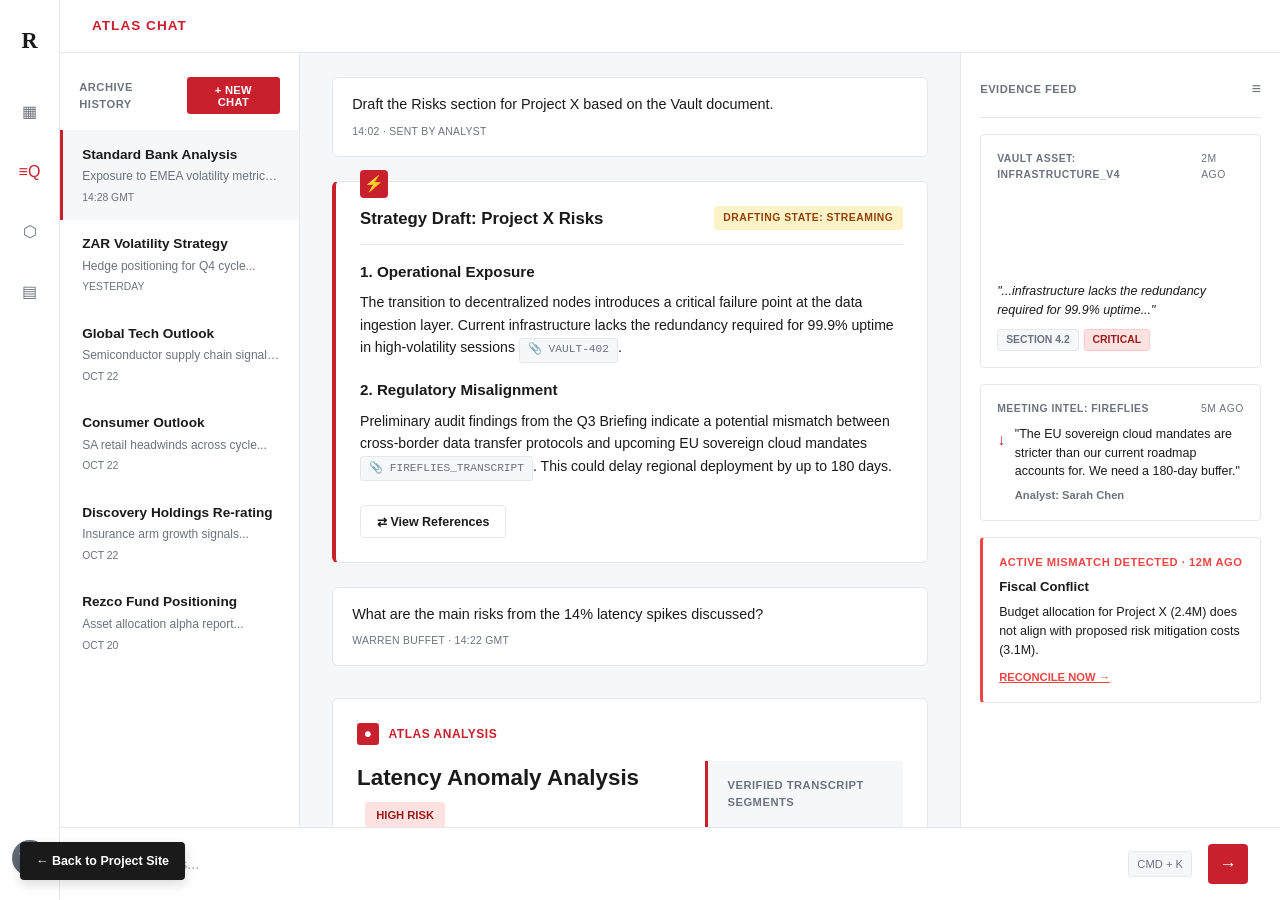
==== prototypes/atlas-chat.html @ 1a3e37b7 "Reframe V1 as analyst agent + add interactive prototype gallery V1 Tab Rewrite: - Reframed V1 around" ====
<!DOCTYPE html>
<html lang="en">
<head>
<meta charset="UTF-8">
<meta name="viewport" content="width=device-width, initial-scale=1.0">
<title>Atlas — Chat</title>
<link rel="stylesheet" href="atlas.css">
<style>
.app-chat {
    display: grid;
    grid-template-columns: 60px 1fr;
    height: 100vh;
}
.mini-sidebar {
    background: white;
    border-right: 1px solid var(--rezco-border);
    display: flex;
    flex-direction: column;
    align-items: center;
    padding: 1.5rem 0;
    gap: 1.5rem;
}
.mini-sidebar .logo {
    font-family: Georgia, serif;
    font-size: 1.4rem;
    font-weight: 700;
    color: var(--rezco-text);
    margin-bottom: 0.8rem;
}
.mini-sidebar .nav-icon {
    width: 36px;
    height: 36px;
    display: flex;
    align-items: center;
    justify-content: center;
    color: var(--rezco-text-light);
    cursor: pointer;
    border-radius: 4px;
    text-decoration: none;
}
.mini-sidebar .nav-icon:hover {
    background: var(--rezco-bg-light);
    color: var(--rezco-red);
}
.mini-sidebar .user {
    margin-top: auto;
    width: 36px;
    height: 36px;
    border-radius: 50%;
    background: linear-gradient(135deg, #6b7280, #4a5568);
    display: flex;
    align-items: center;
    justify-content: center;
    color: white;
    font-weight: 700;
    font-size: 0.75rem;
}
.chat-page {
    display: flex;
    flex-direction: column;
    height: 100vh;
    overflow: hidden;
}
.chat-page-header {
    padding: 1rem 2rem;
    background: white;
    border-bottom: 1px solid var(--rezco-border);
}
.chat-page-header h2 {
    color: var(--rezco-red);
    font-size: 0.85rem;
    text-transform: uppercase;
    letter-spacing: 1px;
    font-weight: 700;
}
.chat-page-body {
    flex: 1;
    display: grid;
    grid-template-columns: 240px 1fr 320px;
    overflow: hidden;
}
@media (max-width: 1100px) {
    .chat-page-body { grid-template-columns: 200px 1fr 280px; }
}
@media (max-width: 900px) {
    .chat-page-body { grid-template-columns: 1fr; }
    .chat-archive, .evidence-feed { display: none; }
}
</style>
</head>
<body>

<div class="app-chat">

    <!-- MINI SIDEBAR -->
    <aside class="mini-sidebar">
        <div class="logo">R</div>
        <a href="home.html" class="nav-icon" title="Home">▦</a>
        <a href="atlas-chat.html" class="nav-icon" title="Chat" style="color:var(--rezco-red);">≡Q</a>
        <a href="intelligence.html" class="nav-icon" title="Intelligence">⬡</a>
        <a href="document.html" class="nav-icon" title="Documents">▤</a>
        <div class="user">WB</div>
    </aside>

    <div class="chat-page">
        <div class="chat-page-header">
            <h2>Atlas Chat</h2>
        </div>

        <div class="chat-page-body">

            <!-- ARCHIVE HISTORY -->
            <aside class="chat-archive">
                <div class="chat-archive-header">
                    <span class="label">Archive History</span>
                    <button class="btn-new-chat">+ New Chat</button>
                </div>
                <div class="archive-item active">
                    <div class="title">Standard Bank Analysis</div>
                    <div class="preview">Exposure to EMEA volatility metrics...</div>
                    <div class="timestamp">14:28 GMT</div>
                </div>
                <div class="archive-item">
                    <div class="title">ZAR Volatility Strategy</div>
                    <div class="preview">Hedge positioning for Q4 cycle...</div>
                    <div class="timestamp">Yesterday</div>
                </div>
                <div class="archive-item">
                    <div class="title">Global Tech Outlook</div>
                    <div class="preview">Semiconductor supply chain signals...</div>
                    <div class="timestamp">Oct 22</div>
                </div>
                <div class="archive-item">
                    <div class="title">Consumer Outlook</div>
                    <div class="preview">SA retail headwinds across cycle...</div>
                    <div class="timestamp">Oct 22</div>
                </div>
                <div class="archive-item">
                    <div class="title">Discovery Holdings Re-rating</div>
                    <div class="preview">Insurance arm growth signals...</div>
                    <div class="timestamp">Oct 22</div>
                </div>
                <div class="archive-item">
                    <div class="title">Rezco Fund Positioning</div>
                    <div class="preview">Asset allocation alpha report...</div>
                    <div class="timestamp">Oct 20</div>
                </div>
            </aside>

            <!-- MAIN CHAT -->
            <main class="chat-main">

                <div class="user-message">
                    Draft the Risks section for Project X based on the Vault document.
                    <div class="meta">14:02 · Sent by Analyst</div>
                </div>

                <div class="agent-message">
                    <div class="lightning-icon">⚡</div>
                    <div class="agent-message-header">
                        <h3>Strategy Draft: Project X Risks</h3>
                        <span class="streaming-badge">Drafting State: Streaming</span>
                    </div>

                    <h4>1. Operational Exposure</h4>
                    <p>The transition to decentralized nodes introduces a critical failure point at the data ingestion layer. Current infrastructure lacks the redundancy required for 99.9% uptime in high-volatility sessions <span class="citation">📎 VAULT-402</span>.</p>

                    <h4>2. Regulatory Misalignment</h4>
                    <p>Preliminary audit findings from the Q3 Briefing indicate a potential mismatch between cross-border data transfer protocols and upcoming EU sovereign cloud mandates <span class="citation">📎 FIREFLIES_TRANSCRIPT</span>. This could delay regional deployment by up to 180 days.</p>

                    <button class="btn-references">⇄ View References</button>
                </div>

                <div class="user-message">
                    What are the main risks from the 14% latency spikes discussed?
                    <div class="meta">Warren Buffet · 14:22 GMT</div>
                </div>

                <div class="analysis-card">
                    <div class="analysis-header">
                        <span class="icon">●</span> Atlas Analysis
                    </div>

                    <div class="analysis-grid">
                        <div>
                            <h2 class="analysis-title">Latency Anomaly Analysis <span class="risk-tag">High Risk</span></h2>
                            <div class="analysis-meta">Event: Alpha-6 Cluster Stress Test · Timestamp: 14:02 - 14:08</div>
                            <p style="font-size:0.85rem;line-height:1.6;color:var(--rezco-text);">The 14% latency spikes observed during the Alpha-6 integration represent a critical "signal disconnect" between the consensus layer and the execution engine. Based on the transcript synthesis, three primary risks have been identified:</p>

                            <div class="network-health">
                                <div class="label">
                                    <span class="name">Network Health Index</span>
                                    <span class="value">72.4 <span class="delta">(-14.2%)</span></span>
                                </div>
                                <div class="bar-chart">
                                    <div class="bar" style="height:60%;"></div>
                                    <div class="bar" style="height:55%;"></div>
                                    <div class="bar" style="height:50%;"></div>
                                    <div class="bar danger" style="height:35%;"></div>
                                    <div class="bar danger" style="height:25%;"></div>
                                    <div class="bar" style="height:55%;"></div>
                                    <div class="bar" style="height:60%;"></div>
                                    <div class="bar" style="height:65%;"></div>
                                    <div class="bar" style="height:70%;"></div>
                                    <div class="bar" style="height:75%;"></div>
                                    <div class="bar" style="height:72%;"></div>
                                    <div class="bar" style="height:78%;"></div>
                                </div>
                            </div>
                        </div>

                        <div class="transcript-segments">
                            <h5>Verified Transcript Segments</h5>
                            <div class="transcript-quote">"...the 14% drop is not just a rounding error, it's a structural bottleneck in the P2P layer..."</div>
                            <div class="transcript-attribution"><span>Chief Architect</span><span>14:04:12</span></div>
                            <div class="transcript-quote">"...if we don't patch the Alpha-6 sequencer by EOD, the latency will cascade into the primary vault..."</div>
                            <div class="transcript-attribution"><span>Systems Lead</span><span>14:07:45</span></div>
                        </div>
                    </div>

                    <div class="action-row">
                        <div class="action-button">
                            <span class="label">⊙ Priority Action</span>
                            <div class="name">Review Validator Incentives</div>
                        </div>
                        <div class="action-button">
                            <span class="label">⚡ Suggested Query</span>
                            <div class="name">Simulate Cluster Rollback</div>
                        </div>
                    </div>
                </div>

                <div style="height:60px;"></div>
            </main>

            <!-- EVIDENCE FEED -->
            <aside class="evidence-feed">
                <div class="evidence-feed-header">
                    <span class="label">Evidence Feed</span>
                    <span style="color:var(--rezco-text-light);">≡</span>
                </div>

                <div class="evidence-card">
                    <div class="label"><span>Vault Asset: Infrastructure_v4</span><span class="ago">2m ago</span></div>
                    <div class="chart-mock"></div>
                    <div class="quote">"...infrastructure lacks the redundancy required for 99.9% uptime..."</div>
                    <div class="badges">
                        <span class="mini-badge">Section 4.2</span>
                        <span class="mini-badge critical">Critical</span>
                    </div>
                </div>

                <div class="evidence-card">
                    <div class="label"><span>Meeting Intel: Fireflies</span><span class="ago">5m ago</span></div>
                    <div class="analyst-quote">
                        <span class="arrow">↓</span>
                        <div>
                            <div class="text">"The EU sovereign cloud mandates are stricter than our current roadmap accounts for. We need a 180-day buffer."</div>
                            <div class="analyst-name">Analyst: Sarah Chen</div>
                        </div>
                    </div>
                </div>

                <div class="evidence-card alert">
                    <div class="alert-title">Active Mismatch Detected · 12m ago</div>
                    <div class="alert-headline">Fiscal Conflict</div>
                    <div class="quote" style="font-style:normal;font-size:0.78rem;margin-top:0.4rem;">Budget allocation for Project X (2.4M) does not align with proposed risk mitigation costs (3.1M).</div>
                    <div class="reconcile-link" style="margin-top:0.6rem;">Reconcile Now →</div>
                </div>
            </aside>
        </div>

        <div class="chat-input-bar">
            <span style="color:var(--rezco-text-light);">📎</span>
            <input type="text" placeholder="Ask Atlas..." />
            <span class="kbd">CMD + K</span>
            <button class="btn-send">→</button>
        </div>
    </div>
</div>

<a href="../index.html" class="back-link">← Back to Project Site</a>

<script>
// Active item switching
document.querySelectorAll('.archive-item').forEach(item => {
    item.addEventListener('click', () => {
        document.querySelectorAll('.archive-item').forEach(i => i.classList.remove('active'));
        item.classList.add('active');
    });
});

// Citation hover handler
document.querySelectorAll('.citation').forEach(c => {
    c.addEventListener('click', () => {
        alert('Reference: ' + c.textContent);
    });
});
</script>

</body>
</html>
---- prototypes/atlas.css ----
/* Atlas — Rezco AI Analyst Agent */
/* Shared stylesheet for all prototype pages */

* { margin: 0; padding: 0; box-sizing: border-box; }

:root {
    --rezco-red: #c8202c;
    --rezco-red-dark: #a01822;
    --rezco-red-light: #e74c3c;
    --rezco-text: #1a1a1a;
    --rezco-text-light: #6b7280;
    --rezco-bg: #ffffff;
    --rezco-bg-light: #f6f7f9;
    --rezco-bg-card: #ffffff;
    --rezco-border: #e5e7eb;
    --rezco-border-dark: #d1d5db;
    --rezco-sidebar: #f8f9fb;
    --rezco-active: #4a5568;
    --warning: #f59e0b;
    --success: #10b981;
    --danger: #ef4444;
    --info: #3b82f6;
}

body {
    font-family: -apple-system, BlinkMacSystemFont, 'Segoe UI', 'Roboto', 'Helvetica Neue', Arial, sans-serif;
    background: var(--rezco-bg-light);
    color: var(--rezco-text);
    line-height: 1.5;
    -webkit-font-smoothing: antialiased;
}

/* App shell */
.app {
    display: flex;
    min-height: 100vh;
    background: var(--rezco-bg-light);
}

/* Sidebar */
.sidebar {
    width: 220px;
    background: var(--rezco-bg-card);
    border-right: 1px solid var(--rezco-border);
    display: flex;
    flex-direction: column;
    flex-shrink: 0;
}

.sidebar-logo {
    padding: 1.5rem 1.5rem 1.2rem;
    font-family: 'Georgia', serif;
    font-size: 1.6rem;
    font-weight: 700;
    letter-spacing: 1px;
    color: var(--rezco-text);
}

.sidebar-logo .r-mark {
    display: inline-block;
    color: var(--rezco-text);
}

.sidebar-nav {
    padding: 1rem 0;
    flex: 1;
}

.sidebar-item {
    display: flex;
    align-items: center;
    gap: 0.7rem;
    padding: 0.8rem 1.5rem;
    cursor: pointer;
    color: var(--rezco-text-light);
    font-size: 0.78rem;
    font-weight: 600;
    text-transform: uppercase;
    letter-spacing: 0.5px;
    text-decoration: none;
    transition: all 0.2s ease;
}

.sidebar-item:hover {
    background: var(--rezco-bg-light);
    color: var(--rezco-text);
}

.sidebar-item.active {
    background: #4a5568;
    color: white;
}

.sidebar-item .icon {
    width: 18px;
    height: 18px;
    display: inline-flex;
    align-items: center;
    justify-content: center;
    font-size: 0.95rem;
}

.sidebar-user {
    padding: 1rem 1.5rem;
    border-top: 1px solid var(--rezco-border);
    display: flex;
    align-items: center;
    gap: 0.7rem;
}

.sidebar-user .avatar {
    width: 32px;
    height: 32px;
    border-radius: 50%;
    background: linear-gradient(135deg, #6b7280, #4a5568);
    display: flex;
    align-items: center;
    justify-content: center;
    color: white;
    font-weight: 700;
    font-size: 0.85rem;
}

.sidebar-user .name {
    font-size: 0.72rem;
    text-transform: uppercase;
    letter-spacing: 0.5px;
    color: var(--rezco-text);
    font-weight: 600;
}

/* Main */
.main {
    flex: 1;
    display: flex;
    flex-direction: column;
    overflow: auto;
}

.topbar {
    padding: 1.5rem 2rem 0.5rem;
    background: var(--rezco-bg-card);
}

.topbar-welcome {
    color: var(--rezco-red);
    font-size: 1.4rem;
    font-weight: 700;
    margin-bottom: 0.2rem;
}

.topbar-subtitle {
    font-size: 0.7rem;
    text-transform: uppercase;
    letter-spacing: 1px;
    color: var(--rezco-text-light);
}

/* Content */
.content {
    padding: 2rem;
    flex: 1;
}

/* Hero */
.hero-label {
    text-align: center;
    font-size: 0.7rem;
    text-transform: uppercase;
    letter-spacing: 2px;
    color: var(--rezco-text-light);
    margin-bottom: 0.5rem;
}

.hero-title {
    text-align: center;
    font-size: 2.6rem;
    font-weight: 800;
    line-height: 1.1;
    margin-bottom: 2rem;
}

.hero-title .alpha {
    color: var(--rezco-red);
}

.hero-title .strategy {
    color: #4a5568;
}

/* Chat input box */
.chat-input-box {
    background: white;
    border: 1px solid var(--rezco-border);
    border-radius: 6px;
    padding: 1.2rem 1.5rem;
    box-shadow: 0 1px 3px rgba(0,0,0,0.04);
    max-width: 880px;
    margin: 0 auto 2rem;
}

.chat-input-box textarea {
    width: 100%;
    border: none;
    outline: none;
    resize: none;
    font-family: inherit;
    font-size: 0.95rem;
    color: var(--rezco-text);
    min-height: 60px;
}

.chat-input-box textarea::placeholder {
    color: #9ca3af;
}

.chat-input-actions {
    display: flex;
    align-items: center;
    justify-content: space-between;
    margin-top: 0.8rem;
    padding-top: 0.8rem;
    border-top: 1px solid var(--rezco-border);
}

.chat-input-icons {
    display: flex;
    gap: 0.8rem;
    color: var(--rezco-text-light);
}

.chat-input-icons .icon {
    cursor: pointer;
    padding: 0.3rem;
    transition: color 0.2s;
}

.chat-input-icons .icon:hover {
    color: var(--rezco-red);
}

.btn-primary {
    background: var(--rezco-red);
    color: white;
    border: none;
    padding: 0.7rem 1.5rem;
    font-size: 0.78rem;
    font-weight: 700;
    text-transform: uppercase;
    letter-spacing: 0.5px;
    cursor: pointer;
    border-radius: 2px;
    transition: background 0.2s;
}

.btn-primary:hover {
    background: var(--rezco-red-dark);
}

/* Card grid */
.card-grid {
    display: grid;
    grid-template-columns: repeat(auto-fit, minmax(240px, 1fr));
    gap: 1rem;
    max-width: 880px;
    margin: 0 auto;
}

.feature-card {
    background: white;
    border: 1px solid var(--rezco-border);
    border-radius: 4px;
    padding: 1.5rem;
    position: relative;
    transition: all 0.3s ease;
    cursor: pointer;
}

.feature-card:hover {
    border-color: var(--rezco-text-light);
    box-shadow: 0 4px 12px rgba(0,0,0,0.06);
    transform: translateY(-2px);
}

.feature-card .num {
    position: absolute;
    top: 1.2rem;
    right: 1.2rem;
    font-size: 0.78rem;
    color: var(--rezco-text-light);
    font-weight: 600;
}

.feature-card .icon {
    width: 32px;
    height: 32px;
    display: flex;
    align-items: center;
    justify-content: center;
    color: var(--rezco-text-light);
    margin-bottom: 1.5rem;
    font-size: 1.1rem;
}

.feature-card h3 {
    font-size: 1.05rem;
    font-weight: 700;
    color: var(--rezco-text);
    margin-bottom: 0.5rem;
}

.feature-card p {
    font-size: 0.85rem;
    color: var(--rezco-text-light);
    line-height: 1.5;
}

/* Strategy stream */
.strategy-stream {
    background: var(--rezco-bg-light);
    border: 1px solid var(--rezco-border);
    border-radius: 4px;
    padding: 1.8rem;
    max-width: 880px;
    margin: 1.5rem auto 0;
    display: flex;
    align-items: center;
    gap: 2rem;
}

.strategy-stream .label {
    font-size: 0.7rem;
    text-transform: uppercase;
    letter-spacing: 1px;
    color: var(--rezco-text-light);
    font-weight: 600;
    margin-bottom: 0.3rem;
}

.strategy-stream h3 {
    font-size: 1.3rem;
    font-weight: 700;
    color: var(--rezco-text);
    margin-bottom: 0.5rem;
}

.strategy-stream p {
    font-size: 0.85rem;
    color: var(--rezco-text-light);
    flex: 1;
}

.network-viz {
    width: 280px;
    height: 140px;
    background: linear-gradient(135deg, #f0f4f8 0%, #e2e8f0 100%);
    border-radius: 4px;
    background-image:
        radial-gradient(circle at 20% 30%, rgba(74,85,104,0.4) 1px, transparent 2px),
        radial-gradient(circle at 60% 20%, rgba(74,85,104,0.3) 1px, transparent 2px),
        radial-gradient(circle at 80% 50%, rgba(74,85,104,0.4) 1px, transparent 2px),
        radial-gradient(circle at 40% 70%, rgba(74,85,104,0.3) 1px, transparent 2px),
        radial-gradient(circle at 70% 80%, rgba(74,85,104,0.4) 1px, transparent 2px),
        radial-gradient(circle at 30% 50%, rgba(74,85,104,0.3) 1px, transparent 2px);
    background-size: 30px 30px;
}

/* Chat layout */
.chat-layout {
    display: grid;
    grid-template-columns: 240px 1fr 320px;
    gap: 0;
    height: calc(100vh - 0px);
    background: var(--rezco-bg-light);
}

.chat-archive {
    background: white;
    border-right: 1px solid var(--rezco-border);
    overflow-y: auto;
    padding: 1.5rem 0;
}

.chat-archive-header {
    padding: 0 1.2rem 1rem;
    display: flex;
    justify-content: space-between;
    align-items: center;
}

.chat-archive-header .label {
    font-size: 0.7rem;
    text-transform: uppercase;
    letter-spacing: 0.5px;
    color: var(--rezco-text-light);
    font-weight: 700;
}

.btn-new-chat {
    background: var(--rezco-red);
    color: white;
    border: none;
    padding: 0.4rem 0.7rem;
    font-size: 0.7rem;
    font-weight: 600;
    border-radius: 3px;
    cursor: pointer;
    text-transform: uppercase;
    letter-spacing: 0.3px;
}

.archive-item {
    padding: 0.9rem 1.2rem;
    cursor: pointer;
    border-left: 3px solid transparent;
    transition: all 0.2s;
}

.archive-item:hover {
    background: var(--rezco-bg-light);
}

.archive-item.active {
    background: var(--rezco-bg-light);
    border-left-color: var(--rezco-red);
}

.archive-item .title {
    font-size: 0.85rem;
    font-weight: 700;
    color: var(--rezco-text);
    margin-bottom: 0.2rem;
}

.archive-item .preview {
    font-size: 0.75rem;
    color: var(--rezco-text-light);
    line-height: 1.4;
    overflow: hidden;
    text-overflow: ellipsis;
    white-space: nowrap;
}

.archive-item .timestamp {
    font-size: 0.65rem;
    color: var(--rezco-text-light);
    text-transform: uppercase;
    margin-top: 0.3rem;
}

.chat-main {
    overflow-y: auto;
    padding: 1.5rem 2rem;
    background: var(--rezco-bg-light);
}

.chat-header {
    font-size: 0.7rem;
    text-transform: uppercase;
    letter-spacing: 1px;
    color: var(--rezco-red);
    font-weight: 700;
    margin-bottom: 1.5rem;
}

.user-message {
    background: white;
    padding: 1rem 1.2rem;
    border-radius: 6px;
    border: 1px solid var(--rezco-border);
    max-width: 600px;
    margin-left: auto;
    margin-bottom: 1.5rem;
    font-size: 0.9rem;
}

.user-message .meta {
    font-size: 0.65rem;
    color: var(--rezco-text-light);
    text-transform: uppercase;
    letter-spacing: 0.3px;
    margin-top: 0.5rem;
}

.agent-message {
    background: white;
    border: 1px solid var(--rezco-border);
    border-left: 4px solid var(--rezco-red);
    border-radius: 6px;
    padding: 1.5rem;
    margin-bottom: 1.5rem;
    position: relative;
}

.agent-message-header {
    display: flex;
    align-items: center;
    justify-content: space-between;
    margin-bottom: 1rem;
    padding-bottom: 0.8rem;
    border-bottom: 1px solid var(--rezco-border);
}

.agent-message-header h3 {
    font-size: 1.05rem;
    font-weight: 700;
    color: var(--rezco-text);
}

.streaming-badge {
    background: #fef3c7;
    color: #92400e;
    font-size: 0.65rem;
    text-transform: uppercase;
    letter-spacing: 0.5px;
    padding: 0.25rem 0.6rem;
    border-radius: 3px;
    font-weight: 700;
}

.lightning-icon {
    position: absolute;
    top: -12px;
    left: 1.5rem;
    width: 28px;
    height: 28px;
    background: var(--rezco-red);
    color: white;
    border-radius: 4px;
    display: flex;
    align-items: center;
    justify-content: center;
    font-size: 1rem;
}

.agent-message h4 {
    font-size: 0.95rem;
    font-weight: 700;
    color: var(--rezco-text);
    margin: 1rem 0 0.5rem;
}

.agent-message p {
    font-size: 0.88rem;
    color: var(--rezco-text);
    line-height: 1.6;
    margin-bottom: 0.5rem;
}

.citation {
    display: inline-block;
    background: var(--rezco-bg-light);
    border: 1px solid var(--rezco-border);
    padding: 0.15rem 0.5rem;
    border-radius: 3px;
    font-size: 0.7rem;
    font-family: 'Courier New', monospace;
    color: var(--rezco-text-light);
    cursor: pointer;
    transition: all 0.2s;
}

.citation:hover {
    background: var(--rezco-red);
    color: white;
    border-color: var(--rezco-red);
}

.btn-references {
    background: white;
    border: 1px solid var(--rezco-border);
    padding: 0.5rem 1rem;
    border-radius: 4px;
    font-size: 0.78rem;
    font-weight: 600;
    color: var(--rezco-text);
    cursor: pointer;
    margin-top: 1rem;
    display: inline-flex;
    align-items: center;
    gap: 0.4rem;
}

.btn-references:hover {
    border-color: var(--rezco-red);
    color: var(--rezco-red);
}

/* Evidence feed */
.evidence-feed {
    background: white;
    border-left: 1px solid var(--rezco-border);
    padding: 1.5rem 1.2rem;
    overflow-y: auto;
}

.evidence-feed-header {
    display: flex;
    justify-content: space-between;
    align-items: center;
    padding-bottom: 1rem;
    margin-bottom: 1rem;
    border-bottom: 1px solid var(--rezco-border);
}

.evidence-feed-header .label {
    font-size: 0.7rem;
    text-transform: uppercase;
    letter-spacing: 0.5px;
    color: var(--rezco-text-light);
    font-weight: 700;
}

.evidence-card {
    background: white;
    border: 1px solid var(--rezco-border);
    border-radius: 4px;
    padding: 1rem;
    margin-bottom: 1rem;
}

.evidence-card .label {
    font-size: 0.65rem;
    text-transform: uppercase;
    letter-spacing: 0.5px;
    color: var(--rezco-text-light);
    font-weight: 700;
    margin-bottom: 0.5rem;
    display: flex;
    justify-content: space-between;
}

.evidence-card .label .ago {
    color: var(--rezco-text-light);
    font-weight: 500;
}

.evidence-card .chart-mock {
    width: 100%;
    height: 80px;
    background: linear-gradient(180deg, #1a2332, #2d3748);
    border-radius: 3px;
    margin-bottom: 0.7rem;
    background-image:
        linear-gradient(90deg, transparent 49%, rgba(255,255,255,0.05) 50%, transparent 51%),
        linear-gradient(0deg, transparent 49%, rgba(255,255,255,0.05) 50%, transparent 51%);
    background-size: 20px 20px;
}

.evidence-card .quote {
    font-size: 0.78rem;
    color: var(--rezco-text);
    line-height: 1.5;
    font-style: italic;
}

.evidence-card .badges {
    margin-top: 0.6rem;
    display: flex;
    gap: 0.3rem;
}

.evidence-card .mini-badge {
    background: var(--rezco-bg-light);
    border: 1px solid var(--rezco-border);
    padding: 0.15rem 0.5rem;
    border-radius: 3px;
    font-size: 0.65rem;
    text-transform: uppercase;
    font-weight: 600;
    color: var(--rezco-text-light);
}

.evidence-card .mini-badge.critical {
    background: #fee2e2;
    color: #991b1b;
    border-color: #fecaca;
}

.evidence-card.alert {
    border-left: 3px solid var(--danger);
}

.evidence-card .alert-title {
    font-size: 0.7rem;
    text-transform: uppercase;
    letter-spacing: 0.5px;
    color: var(--danger);
    font-weight: 700;
    margin-bottom: 0.4rem;
}

.evidence-card .alert-headline {
    font-size: 0.82rem;
    font-weight: 700;
    color: var(--rezco-text);
    margin-bottom: 0.4rem;
}

.evidence-card .reconcile-link {
    font-size: 0.7rem;
    color: var(--danger);
    font-weight: 700;
    text-transform: uppercase;
    cursor: pointer;
    text-decoration: underline;
}

.analyst-quote {
    display: flex;
    gap: 0.6rem;
    align-items: flex-start;
}

.analyst-quote .arrow {
    color: var(--rezco-red);
    font-size: 1rem;
    margin-top: 0.2rem;
}

.analyst-quote .text {
    flex: 1;
    font-size: 0.78rem;
    color: var(--rezco-text);
    line-height: 1.5;
}

.analyst-name {
    font-size: 0.7rem;
    color: var(--rezco-text-light);
    margin-top: 0.4rem;
    font-weight: 600;
}

/* Bottom chat input bar */
.chat-input-bar {
    border-top: 1px solid var(--rezco-border);
    background: white;
    padding: 1rem 2rem;
    display: flex;
    align-items: center;
    gap: 1rem;
}

.chat-input-bar input {
    flex: 1;
    border: none;
    outline: none;
    font-size: 0.9rem;
    color: var(--rezco-text);
    padding: 0.5rem 0;
}

.chat-input-bar input::placeholder {
    color: #9ca3af;
}

.kbd {
    font-size: 0.7rem;
    color: var(--rezco-text-light);
    background: var(--rezco-bg-light);
    padding: 0.2rem 0.5rem;
    border-radius: 3px;
    border: 1px solid var(--rezco-border);
}

.btn-send {
    background: var(--rezco-red);
    color: white;
    width: 40px;
    height: 40px;
    border: none;
    border-radius: 4px;
    cursor: pointer;
    display: flex;
    align-items: center;
    justify-content: center;
    font-size: 1.1rem;
}

.btn-send:hover {
    background: var(--rezco-red-dark);
}

/* Atlas Analysis card */
.analysis-card {
    background: white;
    border: 1px solid var(--rezco-border);
    border-radius: 6px;
    padding: 1.5rem;
    margin-top: 2rem;
    position: relative;
}

.analysis-header {
    display: flex;
    align-items: center;
    gap: 0.6rem;
    color: var(--rezco-red);
    font-size: 0.75rem;
    text-transform: uppercase;
    letter-spacing: 0.5px;
    font-weight: 700;
    margin-bottom: 1rem;
}

.analysis-header .icon {
    width: 22px;
    height: 22px;
    background: var(--rezco-red);
    color: white;
    border-radius: 3px;
    display: flex;
    align-items: center;
    justify-content: center;
    font-size: 0.85rem;
}

.analysis-grid {
    display: grid;
    grid-template-columns: 1.6fr 1fr;
    gap: 2rem;
    margin-top: 1rem;
}

.analysis-title {
    font-size: 1.4rem;
    font-weight: 800;
    color: var(--rezco-text);
    margin-bottom: 0.5rem;
}

.risk-tag {
    display: inline-block;
    background: #fee2e2;
    color: #991b1b;
    padding: 0.3rem 0.7rem;
    font-size: 0.7rem;
    text-transform: uppercase;
    font-weight: 700;
    border-radius: 3px;
    margin-left: 0.5rem;
}

.analysis-meta {
    font-size: 0.72rem;
    color: var(--rezco-text-light);
    margin-bottom: 1rem;
}

.network-health {
    margin-top: 1rem;
}

.network-health .label {
    display: flex;
    justify-content: space-between;
    align-items: baseline;
    margin-bottom: 0.5rem;
}

.network-health .label .name {
    font-size: 0.7rem;
    text-transform: uppercase;
    color: var(--rezco-text-light);
    font-weight: 700;
    letter-spacing: 0.5px;
}

.network-health .label .value {
    font-size: 1.4rem;
    font-weight: 800;
    color: var(--rezco-text);
}

.network-health .delta {
    font-size: 0.85rem;
    color: var(--danger);
    font-weight: 600;
}

.bar-chart {
    display: flex;
    align-items: flex-end;
    gap: 4px;
    height: 60px;
    margin-top: 0.5rem;
}

.bar {
    flex: 1;
    background: #475569;
    border-radius: 1px;
}

.bar.danger { background: #991b1b; }

.transcript-segments {
    background: var(--rezco-bg-light);
    border-left: 3px solid var(--rezco-red);
    padding: 1rem 1.2rem;
    border-radius: 0 4px 4px 0;
}

.transcript-segments h5 {
    font-size: 0.7rem;
    text-transform: uppercase;
    letter-spacing: 0.5px;
    color: var(--rezco-text-light);
    font-weight: 700;
    margin-bottom: 0.8rem;
}

.transcript-quote {
    font-size: 0.82rem;
    font-style: italic;
    color: var(--rezco-text);
    line-height: 1.5;
    margin-bottom: 0.4rem;
}

.transcript-attribution {
    display: flex;
    justify-content: space-between;
    font-size: 0.68rem;
    color: var(--rezco-text-light);
    text-transform: uppercase;
    margin-bottom: 1rem;
}

.action-row {
    display: flex;
    gap: 0.8rem;
    margin-top: 1.2rem;
}

.action-button {
    flex: 1;
    background: white;
    border: 1px solid var(--rezco-border);
    padding: 0.8rem 1rem;
    border-radius: 4px;
    cursor: pointer;
    transition: all 0.2s;
}

.action-button:hover {
    border-color: var(--rezco-red);
}

.action-button .label {
    font-size: 0.65rem;
    text-transform: uppercase;
    color: var(--rezco-text-light);
    font-weight: 700;
    letter-spacing: 0.5px;
    display: block;
    margin-bottom: 0.3rem;
}

.action-button .name {
    font-size: 0.85rem;
    font-weight: 700;
    color: var(--rezco-text);
}

/* Source breadcrumb */
.source-breadcrumb {
    display: flex;
    align-items: center;
    gap: 0.5rem;
    padding: 1rem 2rem;
    background: white;
    border-bottom: 1px solid var(--rezco-border);
    flex-wrap: wrap;
}

.source-pill {
    display: inline-flex;
    align-items: center;
    gap: 0.4rem;
    padding: 0.4rem 0.8rem;
    background: var(--rezco-bg-light);
    border: 1px solid var(--rezco-border);
    border-radius: 3px;
    font-size: 0.72rem;
    font-weight: 600;
    color: var(--rezco-text);
    text-transform: uppercase;
    letter-spacing: 0.3px;
}

.source-pill .icon {
    color: var(--rezco-red);
}

.source-arrow {
    color: var(--rezco-text-light);
    font-size: 0.85rem;
}

/* Multi-source layout */
.intelligence-layout {
    display: grid;
    grid-template-columns: 1fr 320px;
    gap: 0;
    flex: 1;
    overflow: hidden;
}

.intelligence-main {
    overflow-y: auto;
    padding: 1.5rem 2rem;
    background: var(--rezco-bg-light);
}

.source-card {
    background: white;
    border: 1px solid var(--rezco-border);
    border-radius: 6px;
    padding: 1.2rem;
    margin-bottom: 1rem;
    border-left: 3px solid transparent;
}

.source-card.chat { border-left-color: #6b7280; }
.source-card.email { border-left-color: var(--rezco-red); }
.source-card.bot { border-left-color: #3b82f6; }

.source-card-header {
    display: flex;
    align-items: center;
    justify-content: space-between;
    margin-bottom: 0.8rem;
}

.source-card-title {
    display: flex;
    align-items: center;
    gap: 0.5rem;
    font-weight: 700;
    color: var(--rezco-text);
    font-size: 0.95rem;
}

.source-card-title .icon {
    color: var(--rezco-text-light);
}

.source-card-id {
    font-size: 0.7rem;
    color: var(--rezco-text-light);
    font-family: 'Courier New', monospace;
}

.source-card .timestamp {
    font-size: 0.7rem;
    color: var(--rezco-text-light);
}

.source-card-content {
    font-size: 0.85rem;
    color: var(--rezco-text);
    line-height: 1.6;
    margin-bottom: 0.8rem;
}

.attached-chart {
    background: var(--rezco-bg-light);
    border: 1px solid var(--rezco-border);
    border-radius: 4px;
    padding: 0.8rem 1rem;
    margin-top: 0.8rem;
}

.attached-chart .filename {
    font-size: 0.7rem;
    color: var(--rezco-text-light);
    text-transform: uppercase;
    font-weight: 600;
    margin-bottom: 0.5rem;
}

.attached-chart .chart-img {
    width: 100%;
    height: 100px;
    background: linear-gradient(180deg, #1a2332, #2d3748);
    border-radius: 3px;
    background-image:
        linear-gradient(90deg, transparent 49%, rgba(255,255,255,0.05) 50%, transparent 51%),
        linear-gradient(0deg, transparent 49%, rgba(255,255,255,0.05) 50%, transparent 51%);
    background-size: 20px 20px;
}

.draft-block {
    background: var(--rezco-bg-light);
    border: 1px solid var(--rezco-border);
    border-radius: 4px;
    padding: 0.8rem 1rem;
    margin-top: 0.8rem;
}

.draft-block .filename {
    font-size: 0.7rem;
    color: var(--rezco-text-light);
    text-transform: uppercase;
    font-weight: 600;
    margin-bottom: 0.5rem;
}

.draft-block blockquote {
    font-size: 0.82rem;
    color: var(--rezco-text);
    font-style: italic;
    line-height: 1.5;
    border-left: 2px solid var(--rezco-border);
    padding-left: 0.8rem;
}

.draft-actions {
    display: flex;
    gap: 0.5rem;
    margin-top: 0.8rem;
}

.btn-secondary {
    background: var(--rezco-text);
    color: white;
    border: none;
    padding: 0.5rem 1rem;
    font-size: 0.7rem;
    font-weight: 700;
    text-transform: uppercase;
    border-radius: 3px;
    cursor: pointer;
}

.btn-outline {
    background: white;
    color: var(--rezco-text);
    border: 1px solid var(--rezco-border);
    padding: 0.5rem 1rem;
    font-size: 0.7rem;
    font-weight: 700;
    text-transform: uppercase;
    border-radius: 3px;
    cursor: pointer;
}

.learn-more {
    background: var(--rezco-bg-light);
    border: 1px solid var(--rezco-border);
    padding: 0.3rem 0.7rem;
    font-size: 0.65rem;
    text-transform: uppercase;
    color: var(--rezco-text-light);
    border-radius: 3px;
    cursor: pointer;
    font-weight: 600;
}

/* Right intelligence panel */
.intel-panel {
    background: white;
    border-left: 1px solid var(--rezco-border);
    padding: 1.5rem 1.2rem;
    overflow-y: auto;
}

.intel-section {
    margin-bottom: 1.5rem;
}

.intel-section-title {
    display: flex;
    align-items: center;
    gap: 0.5rem;
    font-size: 0.9rem;
    font-weight: 700;
    color: var(--rezco-text);
    margin-bottom: 0.7rem;
}

.intel-section-title .icon {
    color: var(--rezco-text-light);
}

.intel-card {
    background: white;
    border: 1px solid var(--rezco-border);
    border-radius: 4px;
    padding: 0.9rem;
    margin-bottom: 0.8rem;
}

.confidence-bar {
    margin-top: 0.7rem;
}

.confidence-bar .label {
    display: flex;
    justify-content: space-between;
    font-size: 0.7rem;
    text-transform: uppercase;
    color: var(--rezco-text-light);
    font-weight: 600;
    margin-bottom: 0.3rem;
}

.confidence-bar .label .value {
    color: var(--rezco-text);
    font-weight: 700;
}

.confidence-bar .bar {
    height: 6px;
    background: var(--rezco-bg-light);
    border-radius: 3px;
    overflow: hidden;
}

.confidence-bar .fill {
    height: 100%;
    background: linear-gradient(90deg, var(--rezco-red), var(--rezco-red-light));
    border-radius: 3px;
}

.risk-detected {
    background: linear-gradient(135deg, #fef2f2, #fee2e2);
    border-left: 3px solid var(--danger);
    padding: 0.8rem;
    border-radius: 0 3px 3px 0;
    margin-top: 0.8rem;
}

.risk-detected .label {
    font-size: 0.65rem;
    text-transform: uppercase;
    color: var(--danger);
    font-weight: 700;
    margin-bottom: 0.3rem;
}

.risk-detected .text {
    font-size: 0.78rem;
    color: var(--rezco-text);
    line-height: 1.4;
}

.live-status {
    display: flex;
    align-items: center;
    gap: 0.4rem;
    font-size: 0.65rem;
    color: var(--rezco-text-light);
    text-transform: uppercase;
    font-weight: 700;
    margin-left: auto;
}

.live-dot {
    width: 6px;
    height: 6px;
    border-radius: 50%;
    background: var(--success);
    animation: pulse 2s infinite;
}

@keyframes pulse {
    0%, 100% { opacity: 1; }
    50% { opacity: 0.4; }
}

.insight-quote {
    font-size: 0.95rem;
    font-weight: 700;
    color: var(--rezco-text);
    margin-bottom: 0.7rem;
    line-height: 1.4;
    border-left: 2px solid var(--rezco-red);
    padding-left: 0.8rem;
}

.reasoning {
    margin-top: 0.7rem;
}

.reasoning .label {
    font-size: 0.7rem;
    text-transform: uppercase;
    color: var(--rezco-text-light);
    font-weight: 700;
    margin-bottom: 0.4rem;
    cursor: pointer;
}

.reasoning ul {
    list-style: none;
    padding-left: 0;
}

.reasoning li {
    font-size: 0.75rem;
    color: var(--rezco-text);
    line-height: 1.5;
    padding-left: 1rem;
    position: relative;
    margin-bottom: 0.4rem;
}

.reasoning li::before {
    content: "•";
    position: absolute;
    left: 0;
    color: var(--rezco-red);
    font-weight: bold;
}

.live-intel-box {
    background: var(--rezco-bg-light);
    border: 1px solid var(--rezco-border);
    border-radius: 4px;
    padding: 0.9rem;
    margin-top: 0.8rem;
    display: flex;
    gap: 0.6rem;
}

.live-intel-box .icon {
    color: var(--info);
}

.live-intel-box .text {
    font-size: 0.75rem;
    color: var(--rezco-text-light);
    line-height: 1.5;
    font-style: italic;
}

.sources-list h5 {
    font-size: 0.7rem;
    text-transform: uppercase;
    color: var(--rezco-text-light);
    font-weight: 700;
    margin-bottom: 0.6rem;
}

.sources-list ul {
    list-style: none;
}

.sources-list li {
    font-size: 0.78rem;
    color: var(--rezco-text);
    padding: 0.3rem 0;
    display: flex;
    align-items: center;
    gap: 0.5rem;
}

.sources-list .file-icon {
    color: var(--rezco-text-light);
}

/* Document viewer */
.doc-layout {
    display: grid;
    grid-template-columns: 1fr 320px;
    gap: 0;
    flex: 1;
    overflow: hidden;
}

.doc-toolbar {
    display: flex;
    align-items: center;
    justify-content: space-between;
    padding: 1rem 2rem;
    background: white;
    border-bottom: 1px solid var(--rezco-border);
}

.doc-title {
    display: flex;
    align-items: center;
    gap: 0.7rem;
}

.doc-title h3 {
    font-size: 1rem;
    font-weight: 700;
}

.doc-tag {
    display: inline-block;
    background: var(--rezco-bg-light);
    border: 1px solid var(--rezco-border);
    padding: 0.2rem 0.6rem;
    font-size: 0.65rem;
    font-family: 'Courier New', monospace;
    color: var(--rezco-text-light);
    border-radius: 3px;
    text-transform: uppercase;
    font-weight: 600;
}

.doc-controls {
    display: flex;
    align-items: center;
    gap: 1rem;
    font-size: 0.78rem;
    color: var(--rezco-text-light);
}

.doc-controls .control {
    cursor: pointer;
    padding: 0.3rem;
}

.doc-main {
    overflow-y: auto;
    padding: 2rem;
    background: var(--rezco-bg-light);
}

.doc-page {
    background: white;
    max-width: 700px;
    margin: 0 auto;
    padding: 3rem;
    box-shadow: 0 4px 16px rgba(0,0,0,0.06);
    border-radius: 4px;
}

.doc-page-header {
    display: grid;
    grid-template-columns: 1fr auto;
    align-items: start;
    margin-bottom: 2rem;
    padding-bottom: 1.5rem;
    border-bottom: 1px solid var(--rezco-border);
}

.doc-page-title {
    font-size: 2rem;
    font-weight: 800;
    line-height: 1.1;
    color: var(--rezco-text);
    text-transform: uppercase;
}

.doc-page-meta {
    text-align: right;
    font-size: 0.7rem;
    color: var(--rezco-text-light);
    text-transform: uppercase;
    letter-spacing: 0.5px;
}

.doc-page h4 {
    font-size: 0.9rem;
    font-weight: 700;
    text-transform: uppercase;
    color: var(--rezco-text);
    margin-bottom: 0.8rem;
    letter-spacing: 0.5px;
}

.doc-columns {
    display: grid;
    grid-template-columns: 1fr 1fr;
    gap: 2rem;
    margin-bottom: 1.5rem;
}

.doc-col p {
    font-size: 0.85rem;
    color: var(--rezco-text);
    line-height: 1.6;
    margin-bottom: 0.8rem;
}

.critical-note {
    background: var(--rezco-bg-light);
    border-left: 3px solid var(--rezco-red);
    padding: 0.9rem 1rem;
    margin-top: 1rem;
}

.critical-note .label {
    font-size: 0.65rem;
    text-transform: uppercase;
    color: var(--rezco-red);
    font-weight: 700;
    margin-bottom: 0.4rem;
    letter-spacing: 0.5px;
}

.critical-note p {
    font-size: 0.78rem;
    font-style: italic;
    color: var(--rezco-text);
    line-height: 1.5;
}

.doc-chart {
    width: 200px;
    height: 130px;
    background: linear-gradient(180deg, #1a2332, #2d3748);
    border-radius: 3px;
    margin-top: 1rem;
    background-image:
        linear-gradient(90deg, transparent 49%, rgba(255,255,255,0.05) 50%, transparent 51%),
        linear-gradient(0deg, transparent 49%, rgba(255,255,255,0.05) 50%, transparent 51%);
    background-size: 20px 20px;
}

/* Metadata registry */
.metadata-registry {
    background: white;
    border: 1px solid var(--rezco-border);
    border-radius: 4px;
    padding: 1rem;
    margin-bottom: 1rem;
}

.metadata-row {
    display: flex;
    justify-content: space-between;
    align-items: center;
    padding: 0.6rem 0;
    border-bottom: 1px solid var(--rezco-border);
    font-size: 0.78rem;
}

.metadata-row:last-child { border-bottom: none; }

.metadata-row .key {
    color: var(--rezco-text-light);
    text-transform: capitalize;
}

.metadata-row .value {
    color: var(--rezco-text);
    font-weight: 700;
    font-family: 'Courier New', monospace;
    font-size: 0.7rem;
    background: var(--rezco-bg-light);
    padding: 0.2rem 0.5rem;
    border-radius: 3px;
}

.po-verified {
    display: inline-flex;
    align-items: center;
    gap: 0.3rem;
    font-size: 0.7rem;
    font-weight: 700;
    color: var(--success);
    text-transform: uppercase;
    background: #d1fae5;
    padding: 0.3rem 0.6rem;
    border-radius: 3px;
}

.dots {
    display: inline-flex;
    gap: 2px;
}

.dots .dot {
    width: 6px;
    height: 6px;
    border-radius: 50%;
    background: var(--rezco-text);
}

.cross-source {
    background: white;
    border: 1px solid var(--rezco-border);
    border-radius: 4px;
    padding: 0.9rem;
    margin-top: 0.8rem;
}

.cross-source-header {
    font-size: 0.65rem;
    text-transform: uppercase;
    color: var(--rezco-text-light);
    font-weight: 700;
    margin-bottom: 0.4rem;
    display: flex;
    justify-content: space-between;
}

.cross-source p {
    font-size: 0.75rem;
    color: var(--rezco-text);
    line-height: 1.5;
    font-style: italic;
    margin-bottom: 0.5rem;
}

.conflict-bar {
    display: flex;
    align-items: center;
    gap: 0.5rem;
    margin-top: 0.5rem;
}

.conflict-bar .bar {
    flex: 1;
    height: 4px;
    background: var(--rezco-bg-light);
    border-radius: 2px;
    overflow: hidden;
}

.conflict-bar .fill {
    height: 100%;
    background: linear-gradient(90deg, #f59e0b, #ef4444);
}

.conflict-bar .value {
    font-size: 0.7rem;
    color: var(--warning);
    font-weight: 700;
}

.cross-source-tags {
    margin-top: 0.5rem;
    display: flex;
    gap: 0.3rem;
}

.tag-pill {
    background: var(--rezco-bg-light);
    border: 1px solid var(--rezco-border);
    padding: 0.2rem 0.5rem;
    font-size: 0.65rem;
    text-transform: uppercase;
    color: var(--rezco-text-light);
    border-radius: 3px;
    font-weight: 600;
}

.tag-pill.success {
    background: #d1fae5;
    color: #065f46;
    border-color: #6ee7b7;
}

/* Extension preview */
.browser-frame {
    max-width: 1400px;
    margin: 2rem auto;
    background: white;
    border-radius: 8px;
    box-shadow: 0 8px 32px rgba(0,0,0,0.12);
    overflow: hidden;
    border: 1px solid var(--rezco-border);
}

.browser-chrome {
    background: #4a4a4a;
    padding: 0.8rem 1rem;
    display: flex;
    align-items: center;
    gap: 0.7rem;
}

.browser-dots {
    display: flex;
    gap: 6px;
}

.browser-dots .dot {
    width: 12px;
    height: 12px;
    border-radius: 50%;
}

.browser-dots .dot:nth-child(1) { background: #ed6a5e; }
.browser-dots .dot:nth-child(2) { background: #f5bf4f; }
.browser-dots .dot:nth-child(3) { background: #62c554; }

.browser-tab {
    background: #6a6a6a;
    color: white;
    padding: 0.5rem 1rem;
    border-radius: 6px 6px 0 0;
    font-size: 0.8rem;
    flex-shrink: 0;
}

.browser-tab.active {
    background: white;
    color: #1a1a1a;
}

.browser-url {
    flex: 1;
    background: #5a5a5a;
    padding: 0.5rem 0.8rem;
    border-radius: 4px;
    color: white;
    font-size: 0.78rem;
    font-family: 'Courier New', monospace;
}

.browser-content {
    display: grid;
    grid-template-columns: 1fr 380px;
    min-height: 600px;
}

.pdf-viewer {
    background: #e5e7eb;
    padding: 1.5rem;
    overflow-y: auto;
}

.pdf-viewer-mock {
    background: white;
    padding: 2rem;
    border-radius: 4px;
    box-shadow: 0 2px 8px rgba(0,0,0,0.08);
    max-width: 700px;
    margin: 0 auto;
}

.pdf-viewer-mock h2 {
    color: #003a7e;
    font-size: 1.5rem;
    font-weight: 700;
    margin-bottom: 1rem;
}

.pdf-viewer-mock p {
    font-size: 0.85rem;
    color: var(--rezco-text);
    line-height: 1.6;
    margin-bottom: 0.8rem;
}

.pdf-stats {
    display: grid;
    grid-template-columns: repeat(2, 1fr);
    gap: 1rem;
    margin-top: 1.5rem;
}

.pdf-stat {
    background: var(--rezco-bg-light);
    padding: 1rem;
    border-radius: 4px;
    border-left: 3px solid #003a7e;
}

.pdf-stat .num {
    font-size: 1.6rem;
    font-weight: 800;
    color: #003a7e;
}

.pdf-stat .label {
    font-size: 0.75rem;
    color: var(--rezco-text-light);
    text-transform: uppercase;
    font-weight: 600;
}

.extension-panel {
    background: white;
    border-left: 1px solid var(--rezco-border);
    display: flex;
    flex-direction: column;
}

.ext-header {
    padding: 1rem 1.2rem;
    display: flex;
    align-items: center;
    justify-content: space-between;
    border-bottom: 1px solid var(--rezco-border);
}

.ext-logo {
    font-family: Georgia, serif;
    font-weight: 700;
    font-size: 1.2rem;
    color: var(--rezco-text);
    letter-spacing: 1px;
}

.ext-actions {
    display: flex;
    gap: 0.5rem;
    color: var(--rezco-text-light);
    font-size: 1rem;
}

.ext-body {
    flex: 1;
    padding: 1rem 1.2rem;
    overflow-y: auto;
}

.ext-section-title {
    font-size: 0.7rem;
    text-transform: uppercase;
    letter-spacing: 0.5px;
    color: var(--rezco-text-light);
    font-weight: 700;
    margin-bottom: 0.8rem;
}

.ext-insight-card {
    background: white;
    border: 1px solid var(--rezco-border);
    border-radius: 4px;
    padding: 0.9rem;
    margin-bottom: 0.7rem;
    border-left: 3px solid transparent;
}

.ext-insight-card.green { border-left-color: var(--success); }
.ext-insight-card.gold { border-left-color: var(--warning); }
.ext-insight-card.red { border-left-color: var(--danger); }

.ext-insight-card h4 {
    display: flex;
    align-items: center;
    gap: 0.5rem;
    font-size: 0.9rem;
    font-weight: 700;
    color: var(--rezco-text);
    margin-bottom: 0.4rem;
}

.ext-insight-card h4 .icon {
    color: var(--rezco-text-light);
}

.ext-insight-card p {
    font-size: 0.78rem;
    color: var(--rezco-text-light);
    line-height: 1.5;
}

.ext-reference {
    background: var(--rezco-bg-light);
    border: 1px solid var(--rezco-border);
    padding: 0.6rem 0.8rem;
    border-radius: 3px;
    font-size: 0.78rem;
    color: var(--rezco-text);
    display: flex;
    align-items: center;
    justify-content: space-between;
    margin-bottom: 0.5rem;
}

.ext-reference .file-name {
    display: flex;
    align-items: center;
    gap: 0.4rem;
}

.ext-reference .pill {
    background: white;
    padding: 0.15rem 0.4rem;
    font-size: 0.6rem;
    border-radius: 2px;
    text-transform: uppercase;
    font-weight: 700;
    color: var(--rezco-text-light);
    border: 1px solid var(--rezco-border);
}

.ext-dropzone {
    border: 2px dashed var(--rezco-border-dark);
    border-radius: 4px;
    padding: 1.5rem;
    text-align: center;
    margin-top: 1rem;
}

.ext-dropzone p {
    font-size: 0.82rem;
    color: var(--rezco-text);
    font-weight: 700;
    margin-bottom: 0.4rem;
}

.ext-dropzone .sub {
    font-size: 0.7rem;
    color: var(--rezco-text-light);
    line-height: 1.4;
    margin-bottom: 0.8rem;
}

.btn-select-files {
    background: var(--rezco-text);
    color: white;
    border: none;
    padding: 0.6rem 1.2rem;
    font-size: 0.75rem;
    font-weight: 700;
    border-radius: 3px;
    cursor: pointer;
}

.ext-input-bar {
    border-top: 1px solid var(--rezco-border);
    padding: 0.9rem 1.2rem;
    display: flex;
    align-items: center;
    gap: 0.7rem;
}

.ext-input-bar input {
    flex: 1;
    border: none;
    outline: none;
    font-size: 0.85rem;
    color: var(--rezco-text);
}

.ext-input-bar input::placeholder {
    color: #9ca3af;
}

/* Responsive */
@media (max-width: 1200px) {
    .chat-layout, .intelligence-layout, .doc-layout {
        grid-template-columns: 200px 1fr 280px;
    }
    .browser-content {
        grid-template-columns: 1fr 320px;
    }
}

@media (max-width: 900px) {
    .sidebar { display: none; }
    .chat-layout, .intelligence-layout, .doc-layout {
        grid-template-columns: 1fr;
    }
    .chat-archive, .evidence-feed, .intel-panel { display: none; }
    .doc-columns { grid-template-columns: 1fr; }
    .browser-content { grid-template-columns: 1fr; }
    .extension-panel { display: none; }
    .hero-title { font-size: 1.8rem; }
    .analysis-grid { grid-template-columns: 1fr; }
}

/* Back to main */
.back-link {
    position: fixed;
    bottom: 20px;
    left: 20px;
    background: var(--rezco-text);
    color: white;
    padding: 0.6rem 1rem;
    border-radius: 4px;
    font-size: 0.78rem;
    font-weight: 600;
    text-decoration: none;
    z-index: 1000;
    box-shadow: 0 4px 12px rgba(0,0,0,0.15);
    transition: all 0.2s;
}

.back-link:hover {
    background: var(--rezco-red);
    transform: translateY(-2px);
}
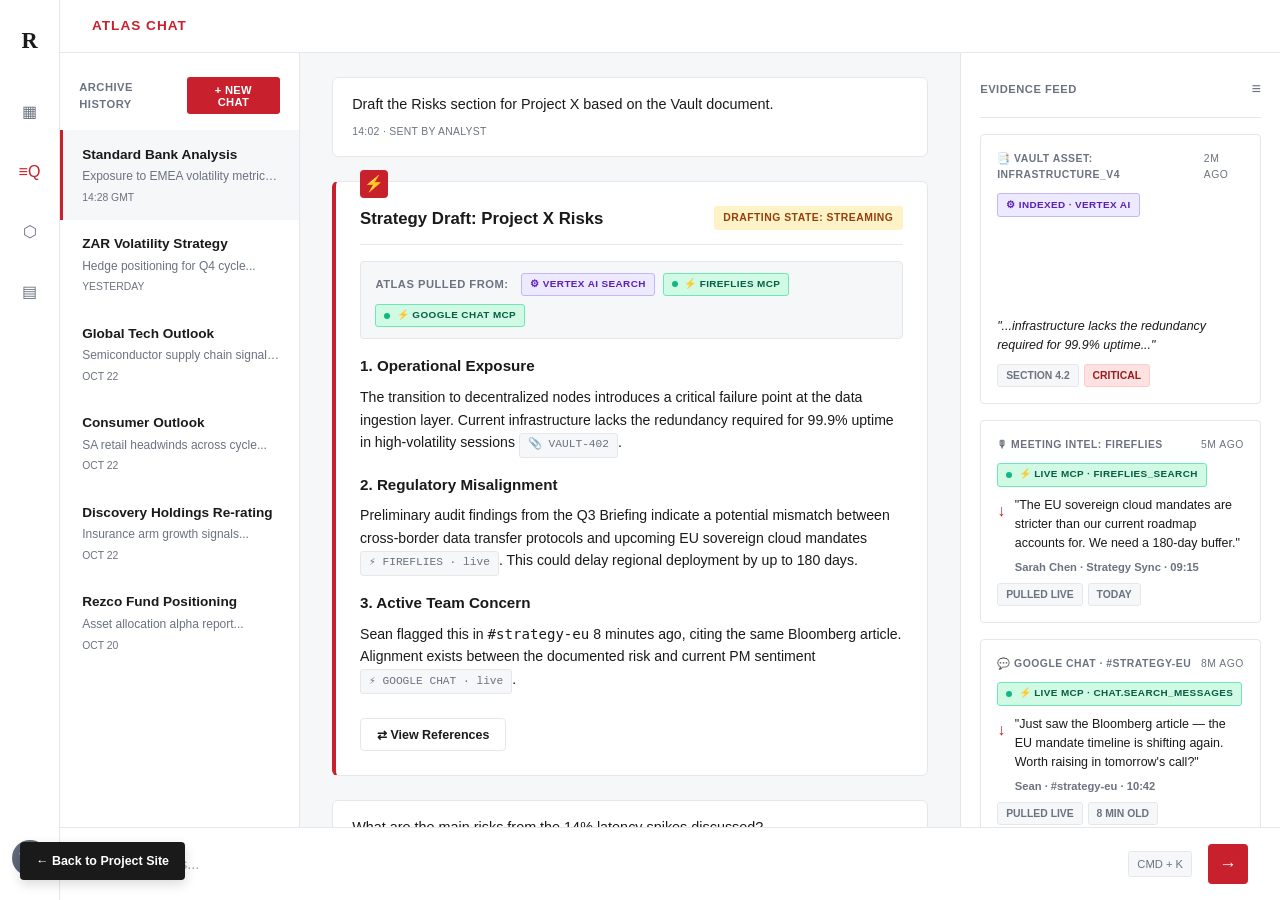
==== commit 03b52217: "Add Atlas live MCP query capability for Fireflies and Google Chat Atlas now has two distinct paths t" ====
--- a/prototypes/atlas-chat.html
+++ b/prototypes/atlas-chat.html
@@ -162,11 +162,21 @@
                         <span class="streaming-badge">Drafting State: Streaming</span>
                     </div>
 
+                    <div class="atlas-sources">
+                        <span class="atlas-sources-label">Atlas pulled from:</span>
+                        <span class="source-badge indexed">⚙ Vertex AI Search</span>
+                        <span class="source-badge live">⚡ Fireflies MCP</span>
+                        <span class="source-badge live">⚡ Google Chat MCP</span>
+                    </div>
+
                     <h4>1. Operational Exposure</h4>
                     <p>The transition to decentralized nodes introduces a critical failure point at the data ingestion layer. Current infrastructure lacks the redundancy required for 99.9% uptime in high-volatility sessions <span class="citation">📎 VAULT-402</span>.</p>
 
                     <h4>2. Regulatory Misalignment</h4>
-                    <p>Preliminary audit findings from the Q3 Briefing indicate a potential mismatch between cross-border data transfer protocols and upcoming EU sovereign cloud mandates <span class="citation">📎 FIREFLIES_TRANSCRIPT</span>. This could delay regional deployment by up to 180 days.</p>
+                    <p>Preliminary audit findings from the Q3 Briefing indicate a potential mismatch between cross-border data transfer protocols and upcoming EU sovereign cloud mandates <span class="citation">⚡ FIREFLIES · live</span>. This could delay regional deployment by up to 180 days.</p>
+
+                    <h4>3. Active Team Concern</h4>
+                    <p>Sean flagged this in <code>#strategy-eu</code> 8 minutes ago, citing the same Bloomberg article. Alignment exists between the documented risk and current PM sentiment <span class="citation">⚡ GOOGLE CHAT · live</span>.</p>
 
                     <button class="btn-references">⇄ View References</button>
                 </div>
@@ -241,7 +251,11 @@
                 </div>
 
                 <div class="evidence-card">
-                    <div class="label"><span>Vault Asset: Infrastructure_v4</span><span class="ago">2m ago</span></div>
+                    <div class="label">
+                        <span>📑 Vault Asset: Infrastructure_v4</span>
+                        <span class="ago">2m ago</span>
+                    </div>
+                    <span class="source-badge indexed">⚙ Indexed · Vertex AI</span>
                     <div class="chart-mock"></div>
                     <div class="quote">"...infrastructure lacks the redundancy required for 99.9% uptime..."</div>
                     <div class="badges">
@@ -251,13 +265,40 @@
                 </div>
 
                 <div class="evidence-card">
-                    <div class="label"><span>Meeting Intel: Fireflies</span><span class="ago">5m ago</span></div>
+                    <div class="label">
+                        <span>🎙 Meeting Intel: Fireflies</span>
+                        <span class="ago">5m ago</span>
+                    </div>
+                    <span class="source-badge live">⚡ Live MCP · fireflies_search</span>
                     <div class="analyst-quote">
                         <span class="arrow">↓</span>
                         <div>
                             <div class="text">"The EU sovereign cloud mandates are stricter than our current roadmap accounts for. We need a 180-day buffer."</div>
-                            <div class="analyst-name">Analyst: Sarah Chen</div>
-                        </div>
+                            <div class="analyst-name">Sarah Chen · Strategy Sync · 09:15</div>
+                        </div>
+                    </div>
+                    <div class="badges" style="margin-top:0.5rem;">
+                        <span class="mini-badge">Pulled Live</span>
+                        <span class="mini-badge">Today</span>
+                    </div>
+                </div>
+
+                <div class="evidence-card">
+                    <div class="label">
+                        <span>💬 Google Chat · #strategy-eu</span>
+                        <span class="ago">8m ago</span>
+                    </div>
+                    <span class="source-badge live">⚡ Live MCP · chat.search_messages</span>
+                    <div class="analyst-quote">
+                        <span class="arrow">↓</span>
+                        <div>
+                            <div class="text">"Just saw the Bloomberg article — the EU mandate timeline is shifting again. Worth raising in tomorrow's call?"</div>
+                            <div class="analyst-name">Sean · #strategy-eu · 10:42</div>
+                        </div>
+                    </div>
+                    <div class="badges" style="margin-top:0.5rem;">
+                        <span class="mini-badge">Pulled Live</span>
+                        <span class="mini-badge">8 min old</span>
                     </div>
                 </div>
 
--- a/prototypes/atlas.css
+++ b/prototypes/atlas.css
@@ -581,6 +581,31 @@
     gap: 0.4rem;
 }
 
+.atlas-sources {
+    display: flex;
+    flex-wrap: wrap;
+    align-items: center;
+    gap: 0.5rem;
+    padding: 0.7rem 0.9rem;
+    background: var(--rezco-bg-light);
+    border: 1px solid var(--rezco-border);
+    border-radius: 4px;
+    margin-bottom: 1rem;
+}
+
+.atlas-sources-label {
+    font-size: 0.7rem;
+    text-transform: uppercase;
+    letter-spacing: 0.5px;
+    color: var(--rezco-text-light);
+    font-weight: 700;
+    margin-right: 0.3rem;
+}
+
+.atlas-sources .source-badge {
+    margin-bottom: 0;
+}
+
 .btn-references:hover {
     border-color: var(--rezco-red);
     color: var(--rezco-red);
@@ -695,6 +720,43 @@
     font-weight: 700;
     color: var(--rezco-text);
     margin-bottom: 0.4rem;
+}
+
+.source-badge {
+    display: inline-block;
+    font-size: 0.62rem;
+    text-transform: uppercase;
+    letter-spacing: 0.4px;
+    font-weight: 700;
+    padding: 0.2rem 0.5rem;
+    border-radius: 3px;
+    margin-bottom: 0.6rem;
+    border: 1px solid transparent;
+}
+
+.source-badge.indexed {
+    background: #ede9fe;
+    color: #5b21b6;
+    border-color: #c4b5fd;
+}
+
+.source-badge.live {
+    background: #d1fae5;
+    color: #065f46;
+    border-color: #6ee7b7;
+    position: relative;
+}
+
+.source-badge.live::before {
+    content: '';
+    display: inline-block;
+    width: 6px;
+    height: 6px;
+    border-radius: 50%;
+    background: var(--success);
+    margin-right: 0.4rem;
+    vertical-align: middle;
+    animation: pulse 2s infinite;
 }
 
 .evidence-card .reconcile-link {
